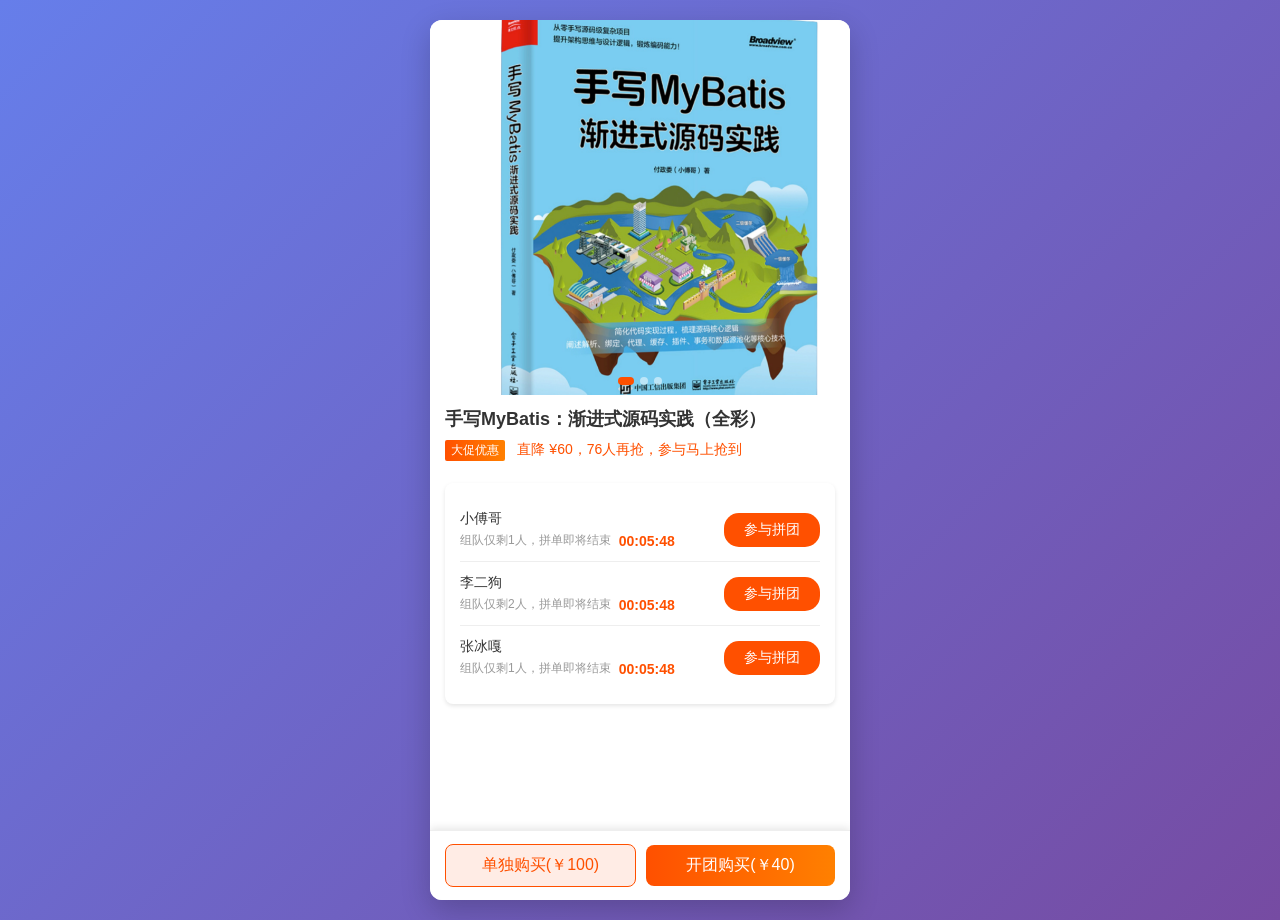
==== docs/dev-ops/nginx/html/index.html @ 4d239d23 "feat:简单编写前端页面" ====
<!DOCTYPE html>
<html lang="zh-CN">
<head>
    <meta charset="UTF-8">
    <meta name="viewport" content="width=device-width, initial-scale=1.0">
    <title>小傅哥 - 拼团项目 - 商品详情页</title>
    <link rel="stylesheet" href="css/index.css">
</head>
<body>
<div class="container">
<!-- 轮播图 -->
<div class="swiper-container">
    <div class="swiper-wrapper">
        <div class="swiper-slide"><img src="./images/sku-13811216-01.png"></div>
        <div class="swiper-slide"><img src="./images/sku-13811216-02.png"></div>
        <div class="swiper-slide"><img src="./images/sku-13811216-03.png"></div>
    </div>
    <div class="swiper-pagination"></div>
</div>

<!-- 商品信息 -->
<div class="product-info">
    <h1 class="product-title">手写MyBatis：渐进式源码实践（全彩）</h1>
    <span class="promotion-tag">大促优惠</span>
    <span class="promotion-text">直降 ¥60，76人再抢，参与马上抢到</span>
</div>

<!-- 修改后的拼单列表结构 -->
<div class="group-list">
    <div class="group-item">
        <div>
            <div class="user-info">小傅哥</div>
            <div class="group-status">
                <span>组队仅剩1人，拼单即将结束</span>
                <span class="countdown">00:05:49</span>
            </div>
        </div>
        <div class="right">
            <button class="group-btn" data-price="40">参与拼团</button>
        </div>
    </div>
    <div class="group-item">
        <div>
            <div class="user-info">李二狗</div>
            <div class="group-status">
                <span>组队仅剩2人，拼单即将结束</span>
                <span class="countdown">00:05:49</span>
            </div>
        </div>
        <div class="right">
            <button class="group-btn" data-price="40">参与拼团</button>
        </div>
    </div>
    <div class="group-item">
        <div>
            <div class="user-info">张冰嘎</div>
            <div class="group-status">
                <span>组队仅剩1人，拼单即将结束</span>
                <span class="countdown">00:05:49</span>
            </div>
        </div>
        <div class="right">
            <button class="group-btn" data-price="40">参与拼团</button>
        </div>
    </div>
</div>

<!-- 空白区域 -->
<div class="area"></div>

<!-- 底部操作栏 -->
<div class="action-bar">
    <button class="action-btn buy-alone" data-price="100">单独购买(￥100)</button>
    <button class="action-btn group-buy" data-price="40">开团购买(￥40)</button>
</div>
</div>

<!-- 支付弹窗 -->
<div id="paymentModal" class="modal">
    <div class="modal-content">
        <h2>请扫码支付</h2>
        <p id="paymentAmount"></p>
        <img src="./images/sku-13811216-04.png" alt="支付二维码" class="qr-code">
        <div class="button-group">
            <button id="cancelPayment">取消支付</button>
            <button id="completePayment">支付完成</button>
        </div>
    </div>
</div>

<script src="js/index.js"></script>
</body>
</html>
---- docs/dev-ops/nginx/html/css/index.css ----
* {
    margin: 0;
    padding: 0;
    box-sizing: border-box;
}
body {
    background: #f5f5f5;
    font-family: Arial, sans-serif;
}

/* 添加容器限制最大宽度，优化电脑端显示 */
.container {
    max-width: 420px;
    margin: 0 auto;
    background: #fff;
    min-height: 100vh;
    position: relative;
    padding-bottom: 70px; /* 为底部操作栏预留空间 */
}

/* 轮播图样式 */
.swiper-container {
    width: 100%;
    height: 375px;
    position: relative;
    overflow: hidden;
}
.swiper-wrapper {
    display: flex;
    transition: transform 0.3s;
}
.swiper-slide {
    flex: 0 0 100%;
    height: 375px;
}
.swiper-slide img {
    width: 100%;
    height: 100%;
    object-fit: cover;
}
.swiper-pagination {
    position: absolute;
    bottom: 10px;
    left: 50%;
    transform: translateX(-50%);
    display: flex;
    gap: 6px;
}
.swiper-dot {
    width: 8px;
    height: 8px;
    border-radius: 50%;
    background: rgba(255,255,255,0.5);
    transition: all 0.3s;
}
.swiper-dot.active {
    background: #ff5000;
    width: 16px;
    border-radius: 4px;
}

/* 商品信息 */
.product-info {
    padding: 12px 15px;
    background: white;
}
.product-title {
    font-size: 18px;
    color: #333;
    line-height: 1.4;
    margin-bottom: 8px;
}
.promotion-tag {
    display: inline-block;
    padding: 2px 6px;
    background: linear-gradient(90deg,#ff5000,#ff8000);
    color: white;
    border-radius: 2px;
    font-size: 12px;
    margin-right: 8px;
}
.promotion-text {
    font-size: 14px;
    color: #ff5000;
    margin: 8px 0;
}

/* 拼单列表 */
.group-list {
    margin: 10px 15px;
    background: white;
    border-radius: 8px;
    padding: 15px;
    box-shadow: 0 2px 4px rgba(0,0,0,0.1);
}
.group-item {
    display: flex;
    justify-content: space-between;
    align-items: center;
    padding: 12px 0;
    border-bottom: 1px solid #eee;
}
.group-item:last-child {
    border-bottom: none;
}
.group-status {
    display: flex;
    align-items: center;
    gap: 8px;
    font-size: 12px;
    color: #999;
    margin-top: 4px;
}
.countdown {
    color: #ff5000;
    font-weight: bold;
}
.right {
    display: flex;
    flex-direction: column;
    align-items: flex-end;
    gap: 4px;
}
.user-info {
    font-size: 14px;
    color: #333;
}
.group-status {
    font-size: 12px;
    color: #999;
    margin-top: 4px;
}
.group-btn {
    background: #ff5000;
    color: white;
    border: none;
    padding: 8px 20px;
    border-radius: 15px;
    font-size: 14px;
    cursor: pointer;
}
.countdown {
    font-size: 14px;
    color: #ff5000;
}

/* 价格区域 */
.area {
    padding: 8px 15px;
}
.original-price {
    font-size: 14px;
    color: #999;
    text-decoration: line-through;
    margin-right: 10px;
}
.discount-price {
    font-size: 24px;
    color: #ff5000;
    font-weight: bold;
}

/* 底部操作栏 */
.action-bar {
    position: absolute;
    bottom: 0;
    left: 0;
    right: 0;
    background: white;
    padding: 8px 15px;
    display: flex;
    gap: 10px;
    box-shadow: 0 -2px 8px rgba(0,0,0,0.1);
    border-top: 1px solid #eee;
    height: 70px;
    align-items: center;
}
.action-btn {
    flex: 1;
    padding: 10px;
    border: none;
    border-radius: 8px;
    font-size: 16px;
    cursor: pointer;
    font-weight: 500;
    transition: all 0.3s ease;
}
.action-btn:hover {
    transform: translateY(-1px);
    box-shadow: 0 2px 8px rgba(0,0,0,0.15);
}
.buy-alone {
    background: #ffece5;
    color: #ff5000;
    border: 1px solid #ff5000;
}
.buy-alone:hover {
    background: #ffe0d1;
}
.group-buy {
    background: linear-gradient(90deg,#ff5000,#ff8000);
    color: white;
}
.group-buy:hover {
    background: linear-gradient(90deg,#e64500,#e67000);
}

/* 支付弹窗样式 */
.modal {
  display: none;
  position: fixed;
  z-index: 1;
  left: 0;
  top: 0;
  width: 100%;
  height: 100%;
  background-color: rgba(0, 0, 0, 0.4);
}

.modal-content {
  background-color: #fefefe;
  margin: 15% auto;
  padding: 20px;
  border: 1px solid #888;
  width: 80%;
  max-width: 400px;
  text-align: center;
  border-radius: 5px;
}

.qr-code {
  width: 200px;
  height: 200px;
  margin: 20px 0;
}

.button-group {
  display: flex;
  justify-content: space-around;
  margin-top: 20px;
}

.button-group button {
  padding: 10px 20px;
  border: none;
  border-radius: 5px;
  cursor: pointer;
}

#cancelPayment {
  background-color: #f0f0f0;
  color: #333;
}

#completePayment {
  background-color: #4caf50;
  color: white;
}

/* 添加媒体查询，优化不同屏幕尺寸的显示 */
@media (max-width: 480px) {
    .container {
        max-width: 100%;
        padding-bottom: 65px;
    }
    
    .product-info {
        padding: 10px 12px;
    }
    
    .group-list {
        margin: 6px 10px;
        padding: 10px;
    }
    
    .area {
        padding: 6px 12px;
    }
    
    .action-bar {
        height: 65px;
        padding: 6px 12px;
    }
    
    .action-btn {
        padding: 8px;
        font-size: 15px;
    }
}

@media (min-width: 768px) {
    body {
        background: linear-gradient(135deg, #667eea 0%, #764ba2 100%);
        padding: 10px 0;
    }
    
    .container {
        border-radius: 12px;
        overflow: hidden;
        box-shadow: 0 10px 30px rgba(0,0,0,0.2);
        margin-top: 10px;
        margin-bottom: 10px;
        min-height: calc(100vh - 20px);
    }
}
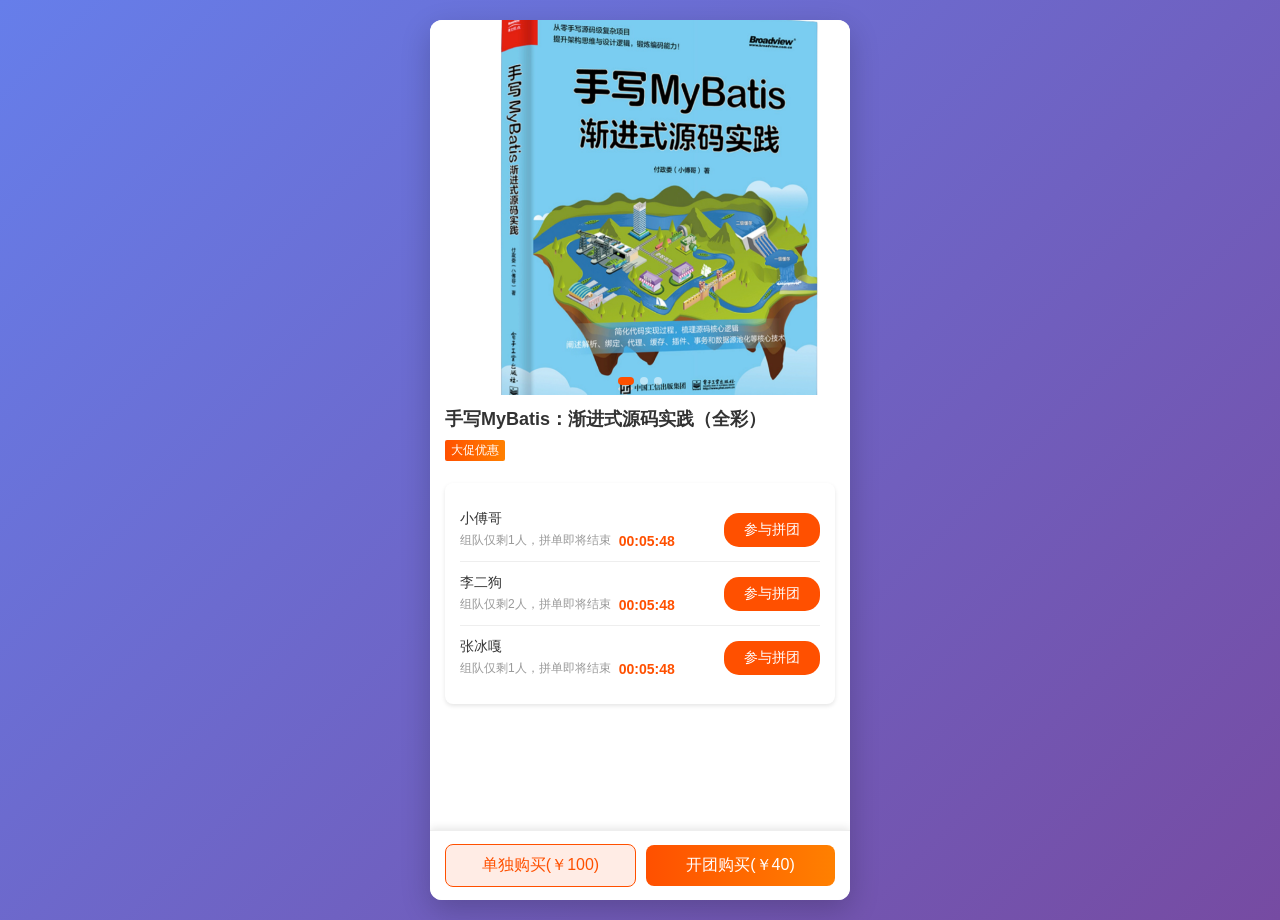
==== commit 58793dd2: "feat:对接好网页" ====
--- a/docs/dev-ops/nginx/html/index.html
+++ b/docs/dev-ops/nginx/html/index.html
@@ -11,9 +11,9 @@
 <!-- 轮播图 -->
 <div class="swiper-container">
     <div class="swiper-wrapper">
-        <div class="swiper-slide"><img src="./images/sku-13811216-01.png"></div>
-        <div class="swiper-slide"><img src="./images/sku-13811216-02.png"></div>
-        <div class="swiper-slide"><img src="./images/sku-13811216-03.png"></div>
+        <div class="swiper-slide"><img src="images/sku-13811216-01.png"></div>
+        <div class="swiper-slide"><img src="images/sku-13811216-02.png"></div>
+        <div class="swiper-slide"><img src="images/sku-13811216-03.png"></div>
     </div>
     <div class="swiper-pagination"></div>
 </div>
@@ -22,7 +22,7 @@
 <div class="product-info">
     <h1 class="product-title">手写MyBatis：渐进式源码实践（全彩）</h1>
     <span class="promotion-tag">大促优惠</span>
-    <span class="promotion-text">直降 ¥60，76人再抢，参与马上抢到</span>
+    <span class="promotion-text"></span>
 </div>
 
 <!-- 修改后的拼单列表结构 -->
@@ -79,8 +79,10 @@
 <div id="paymentModal" class="modal">
     <div class="modal-content">
         <h2>请扫码支付</h2>
-        <p id="paymentAmount"></p>
-        <img src="./images/sku-13811216-04.png" alt="支付二维码" class="qr-code">
+        <br/>
+        <p id="paymentAmount" style="color:red;"></p>
+        <img src="images/sku-13811216-04.png" alt="支付二维码" class="qr-code">
+        <p id="outTradeNo"></p>
         <div class="button-group">
             <button id="cancelPayment">取消支付</button>
             <button id="completePayment">支付完成</button>
